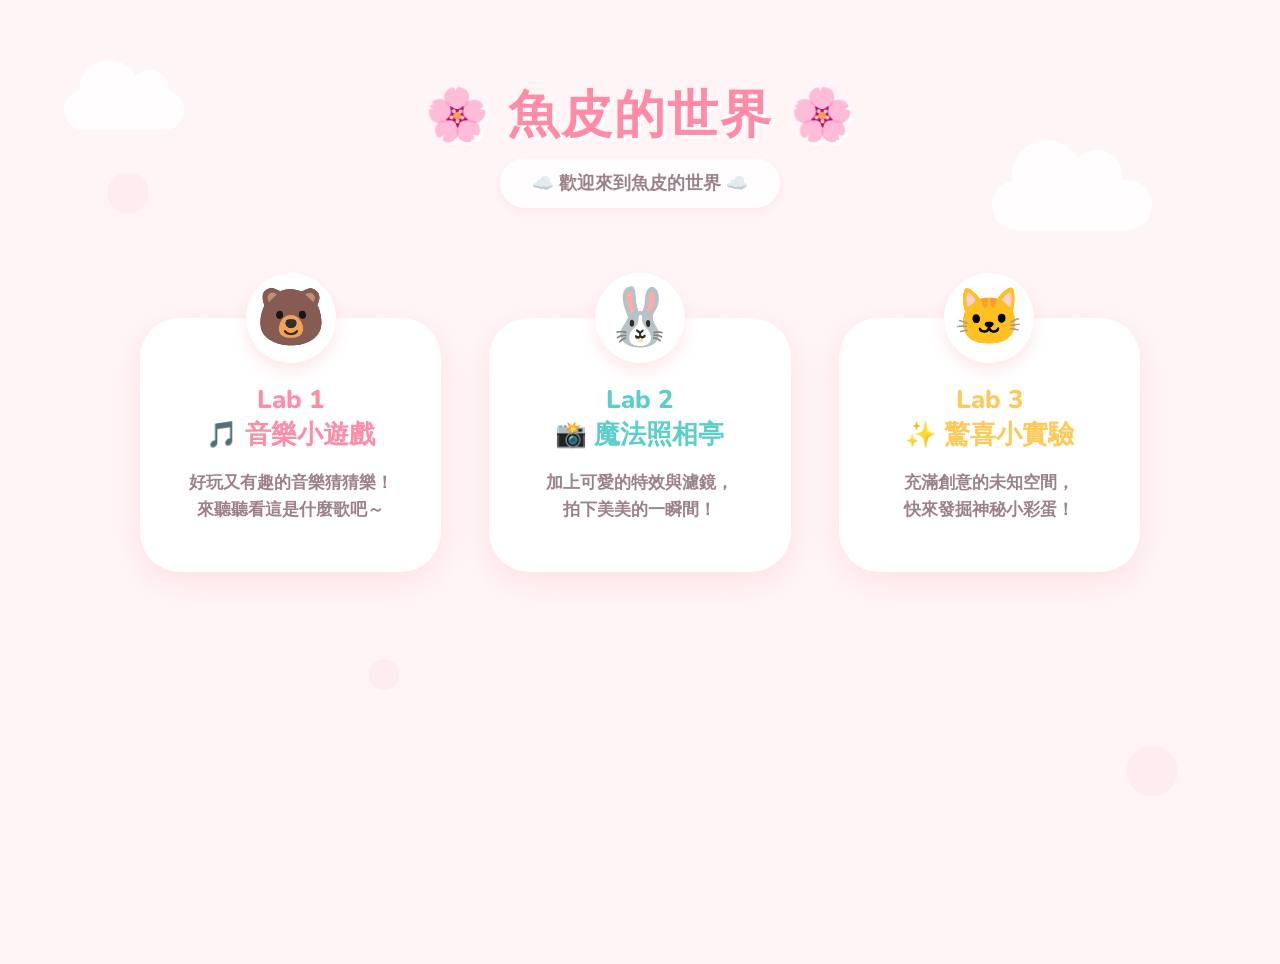
==== index.html @ dc85c3c4 "Initial commit" ====
<!DOCTYPE html>
<html lang="zh-TW">

<head>
    <meta charset="UTF-8">
    <meta name="viewport" content="width=device-width, initial-scale=1.0">
    <title>我的可愛作品集</title>
    <link rel="stylesheet" href="style.css">
    <link rel="stylesheet" href="effects.css">
</head>

<body class="home">
    <div class="decor-cloud c1"></div>
    <div class="decor-cloud c2"></div>

    <h1 class="main-title">🌸 魚皮的世界 🌸</h1>
    <div class="subtitle">☁️ 歡迎來到魚皮的世界 ☁️</div>

    <div class="grid">
        <a href="./lab1/index.html" class="card card-1">
            <div class="card-icon">🐻</div>
            <h2>Lab 1<br>🎵 音樂小遊戲</h2>
            <p>好玩又有趣的音樂猜猜樂！<br>來聽聽看這是什麼歌吧～</p>
        </a>
        <a href="./lab2/index.html" class="card card-2">
            <div class="card-icon">🐰</div>
            <h2>Lab 2<br>📸 魔法照相亭</h2>
            <p>加上可愛的特效與濾鏡，<br>拍下美美的一瞬間！</p>
        </a>
        <a href="./lab3/index.html" class="card card-3">
            <div class="card-icon">🐱</div>
            <h2>Lab 3<br>✨ 驚喜小實驗</h2>
            <p>充滿創意的未知空間，<br>快來發掘神秘小彩蛋！</p>
        </a>
    </div>
    <script src="effects.js"></script>
</body>

</html>
---- style.css ----
@import url('https://fonts.googleapis.com/css2?family=Nunito:wght@600;700;800;900&display=swap');

:root {
    --bg-color: #FFF5F7; /* 淺粉色背景 Baby pink */
    --text-color: #7A636D; /* 柔和深藕色 Soft dark mauve */
    --card-bg: #FFFFFF;
    
    --color-1: #FFD2D7; /* 軟軟西瓜粉 Pink */
    --color-2: #D4F0F0; /* 軟軟薄荷藍 Mint */
    --color-3: #FFF0D1; /* 軟軟奶油黃 Cream */
}

body {
    font-family: 'Nunito', '微軟正黑體', sans-serif;
    color: var(--text-color);
    margin: 0;
    display: flex;
    flex-direction: column;
    align-items: center;
    overflow-x: hidden;
}

/* Home */
body.home {
    background-color: var(--bg-color);
    padding: 2rem;
    min-height: 100vh;
    /* 點綴背景的夢幻光點 */
    background-image: 
        radial-gradient(circle at 10% 20%, rgba(255, 230, 235, 0.6) 20px, transparent 21px),
        radial-gradient(circle at 80% 40%, rgba(255, 230, 235, 0.6) 30px, transparent 31px),
        radial-gradient(circle at 30% 70%, rgba(255, 230, 235, 0.6) 15px, transparent 16px),
        radial-gradient(circle at 90% 80%, rgba(255, 230, 235, 0.6) 25px, transparent 26px);
}

/* Labs */
body.lab {
    background-color: var(--bg-color);
    justify-content: center;
    height: 100vh;
    text-align: center;
    padding: 2rem;
    box-sizing: border-box;
}

body.stage-1 { background-color: var(--color-1); }
body.stage-2 { background-color: var(--color-2); }
body.stage-3 { background-color: var(--color-3); }

/* Decorative Clouds entirely in CSS */
.decor-cloud {
    position: absolute;
    background: #FFF;
    border-radius: 50px;
    opacity: 0.8;
    z-index: -1;
    animation: drift 30s linear infinite alternate;
}
.decor-cloud::before, .decor-cloud::after {
    content: '';
    position: absolute;
    background: #FFF;
    border-radius: 50%;
}
.c1 { width: 120px; height: 40px; top: 10%; left: 5%; }
.c1::before { width: 60px; height: 60px; top: -30px; left: 15px; }
.c1::after { width: 40px; height: 40px; top: -20px; left: 65px; }

.c2 { width: 160px; height: 50px; top: 20%; right: 10%; animation-delay: -10s; }
.c2::before { width: 70px; height: 70px; top: -40px; left: 20px; }
.c2::after { width: 50px; height: 50px; top: -30px; left: 80px; }

@keyframes drift {
    0% { transform: translateX(0); }
    100% { transform: translateX(50px); }
}

/* Dialog window (Lab 頁面彈出對話框) */
.window {
    background: #FFFFFF;
    border-radius: 40px;
    padding: 4rem 3rem;
    box-shadow: 0 15px 35px rgba(255, 179, 186, 0.4), 0 5px 15px rgba(0,0,0,0.05);
    animation: floatUp 0.8s cubic-bezier(0.34, 1.56, 0.64, 1) forwards;
    max-width: 500px;
    margin: 0 auto;
    position: relative;
    border: none;
}

.window::before {
    content: '✨';
    position: absolute;
    top: -20px;
    left: -20px;
    font-size: 3rem;
    animation: twinkle 2s infinite ease-in-out;
}
.window::after {
    content: '🌸';
    position: absolute;
    bottom: -20px;
    right: -20px;
    font-size: 2.5rem;
    animation: twinkle 2s infinite ease-in-out 1s;
}

@keyframes floatUp {
    from { transform: translateY(40px); opacity: 0; }
    to { transform: translateY(0); opacity: 1; }
}
@keyframes twinkle {
    0%, 100% { transform: scale(1) rotate(0deg); opacity: 0.8; }
    50% { transform: scale(1.2) rotate(10deg); opacity: 1; }
}

/* 標題與副標題 */
h1.main-title {
    font-size: 3.2rem;
    text-align: center;
    margin-bottom: 0.5rem;
    margin-top: 3rem;
    color: #FF8BA7;
    text-shadow: 3px 3px 0px #FFFFFF;
    letter-spacing: 2px;
    font-weight: 900;
    animation: gentleBob 3s ease-in-out infinite;
}

@keyframes gentleBob {
    0%, 100% { transform: translateY(0); }
    50% { transform: translateY(-8px); }
}

.subtitle {
    margin-bottom: 5rem; /* 給圓形 icon 懸浮空間 */
    color: #9D8189;
    font-size: 1.1rem;
    text-align: center;
    background: rgba(255, 255, 255, 0.8);
    padding: 0.8rem 2rem;
    border-radius: 30px;
    font-weight: 700;
    box-shadow: 0 4px 10px rgba(255, 179, 186, 0.2);
}

/* 網格與卡片 */
.grid {
    display: grid;
    grid-template-columns: repeat(auto-fit, minmax(280px, 1fr));
    gap: 3rem;
    width: 100%;
    max-width: 1000px;
}

.card {
    background: var(--card-bg);
    border-radius: 40px;
    padding: 3rem 2rem;
    text-decoration: none;
    color: var(--text-color);
    position: relative;
    transition: all 0.4s cubic-bezier(0.34, 1.56, 0.64, 1);
    box-shadow: 0 10px 30px rgba(255, 179, 186, 0.3);
    text-align: center;
    margin-top: 30px; /* 給卡片上方的 icon 留出空間 */
    border: none;
}

.card:hover {
    transform: translateY(-15px);
    box-shadow: 0 20px 40px rgba(255, 179, 186, 0.5);
}

.card-icon {
    font-size: 3.5rem;
    position: absolute;
    top: -45px;
    left: 50%;
    transform: translateX(-50%);
    background: #FFF;
    border-radius: 50%;
    width: 90px;
    height: 90px;
    display: flex;
    align-items: center;
    justify-content: center;
    box-shadow: 0 8px 15px rgba(255, 179, 186, 0.3);
    transition: all 0.3s cubic-bezier(0.34, 1.56, 0.64, 1);
}

.card:hover .card-icon {
    transform: translateX(-50%) scale(1.15) rotate(5deg);
}

.card h2 {
    font-size: 1.6rem;
    color: #FF8BA7;
    margin-top: 1rem;
    margin-bottom: 1rem;
    line-height: 1.4;
    font-weight: 800;
}

.card-2 h2 { color: #5BCECA; }
.card-3 h2 { color: #FECA57; }

.card p {
    font-size: 1.05rem;
    line-height: 1.6;
    color: #9D8189;
    font-weight: 600;
    margin-bottom: 0;
}

/* Lab 子頁面具體元素 */
.lab-title {
    font-size: 2.2rem;
    margin-top: 0;
    margin-bottom: 1rem;
    color: #FF8BA7;
    font-weight: 800;
}
.stage-2 .lab-title { color: #5BCECA; }
.stage-3 .lab-title { color: #FECA57; }

.lab-desc {
    font-size: 1.2rem;
    margin-bottom: 2.5rem;
    line-height: 1.8;
    color: #9D8189;
    font-weight: 600;
}

.btn { 
    display: inline-block; 
    color: #FFFFFF; 
    background: #FFB3BA;
    border-radius: 999px;
    padding: 1rem 2.5rem;
    text-decoration: none; 
    font-size: 1.1rem;
    font-weight: 800;
    box-shadow: 0 8px 20px rgba(255, 179, 186, 0.6);
    transition: all 0.3s cubic-bezier(0.34, 1.56, 0.64, 1);
    border: none;
}

.btn:hover { 
    transform: translateY(-5px) scale(1.05);
    box-shadow: 0 12px 25px rgba(255, 179, 186, 0.8);
}

/* 個別關卡的返回按鈕色系 */
.stage-2 .btn { background: #5BCECA; box-shadow: 0 8px 20px rgba(91, 206, 202, 0.4); }
.stage-2 .btn:hover { box-shadow: 0 12px 25px rgba(91, 206, 202, 0.6); }

.stage-3 .btn { background: #FECA57; box-shadow: 0 8px 20px rgba(254, 202, 87, 0.4); }
.stage-3 .btn:hover { box-shadow: 0 12px 25px rgba(254, 202, 87, 0.6); }
---- effects.css ----
/* --- 特效相關 CSS --- */
.sparkle, .burst {
    position: fixed;
    pointer-events: none;
    z-index: 9999;
}

.sparkle {
    font-size: 1.2rem;
    animation: sparkleAnim 1s cubic-bezier(0.25, 0.46, 0.45, 0.94) forwards;
}

@keyframes sparkleAnim {
    0% { transform: translate(0, 0) scale(0.5) rotate(0deg); opacity: 1; }
    50% { transform: translate(calc(var(--move-x) / 2), calc(var(--move-y) / 2)) scale(1.2) rotate(90deg); opacity: 1; }
    100% { transform: translate(var(--move-x), var(--move-y)) scale(0) rotate(180deg); opacity: 0; }
}

.burst {
    font-size: 1.5rem;
    animation: burstAnim 0.8s cubic-bezier(0.175, 0.885, 0.32, 1.275) forwards;
}

@keyframes burstAnim {
    0% { transform: translate(0, 0) scale(0.5) rotate(0deg); opacity: 1; }
    100% { transform: translate(var(--move-x), var(--move-y)) scale(1.5) rotate(180deg); opacity: 0; }
}

/* 背景泡泡 */
.bg-bubble {
    position: fixed;
    bottom: -150px;
    border-radius: 50%;
    z-index: -1;
    animation: riseUp 12s linear forwards;
    filter: drop-shadow(0 0 10px rgba(255,255,255,0.8));
    pointer-events: none;
}

@keyframes riseUp {
    0% { transform: translateY(0) scale(0.8) translateX(0); opacity: 0; }
    10% { opacity: 0.8; }
    50% { transform: translateY(-50vh) scale(1) translateX(30px); opacity: 0.8; }
    90% { opacity: 0.8; }
    100% { transform: translateY(-120vh) scale(1.2) translateX(-30px); opacity: 0; }
}
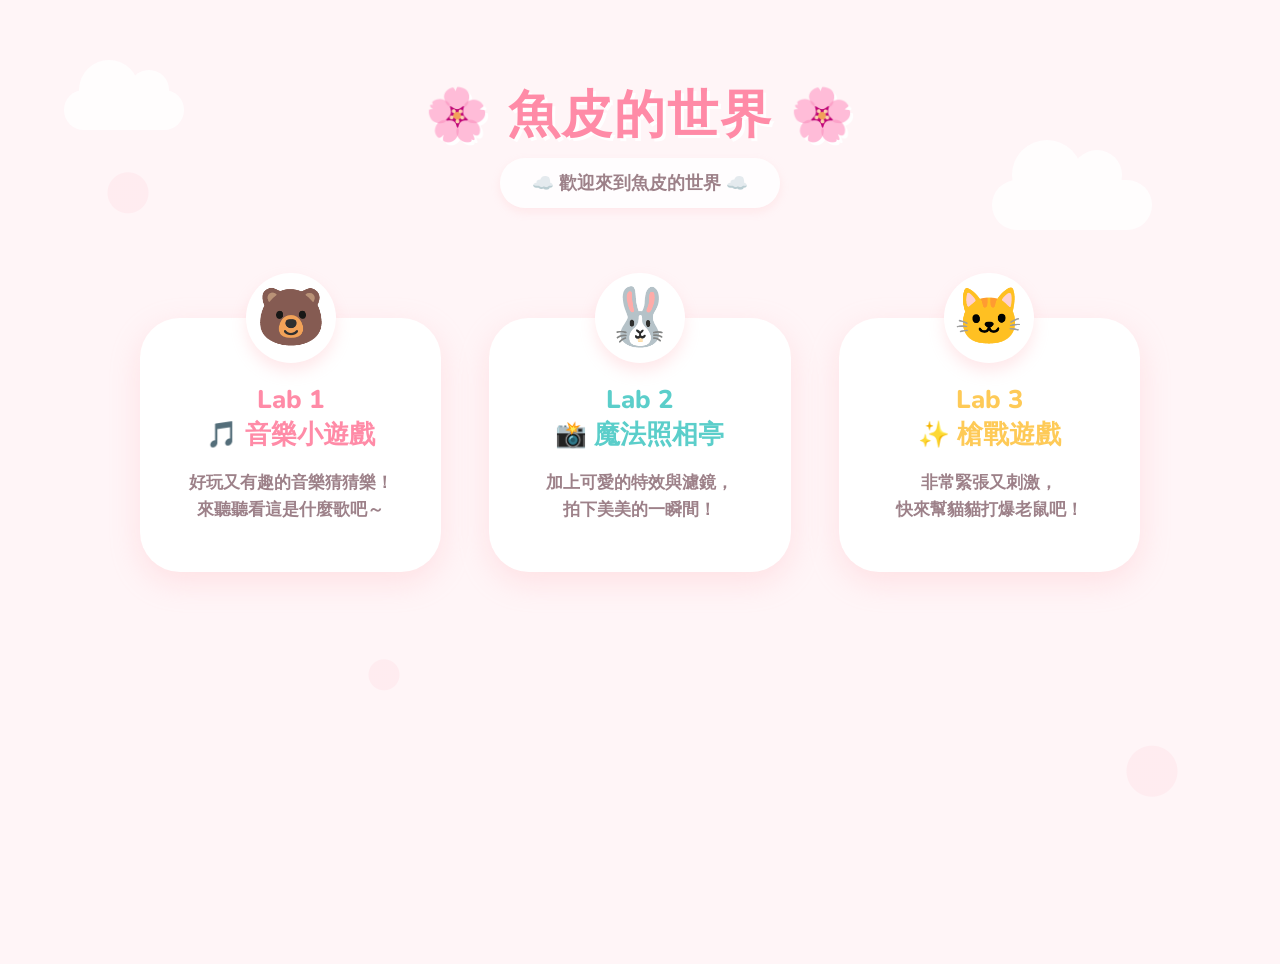
==== commit 442255b4: "做好了" ====
--- a/index.html
+++ b/index.html
@@ -29,8 +29,8 @@
         </a>
         <a href="./lab3/index.html" class="card card-3">
             <div class="card-icon">🐱</div>
-            <h2>Lab 3<br>✨ 驚喜小實驗</h2>
-            <p>充滿創意的未知空間，<br>快來發掘神秘小彩蛋！</p>
+            <h2>Lab 3<br>✨ 槍戰遊戲</h2>
+            <p>非常緊張又刺激，<br>快來幫貓貓打爆老鼠吧！</p>
         </a>
     </div>
     <script src="effects.js"></script>
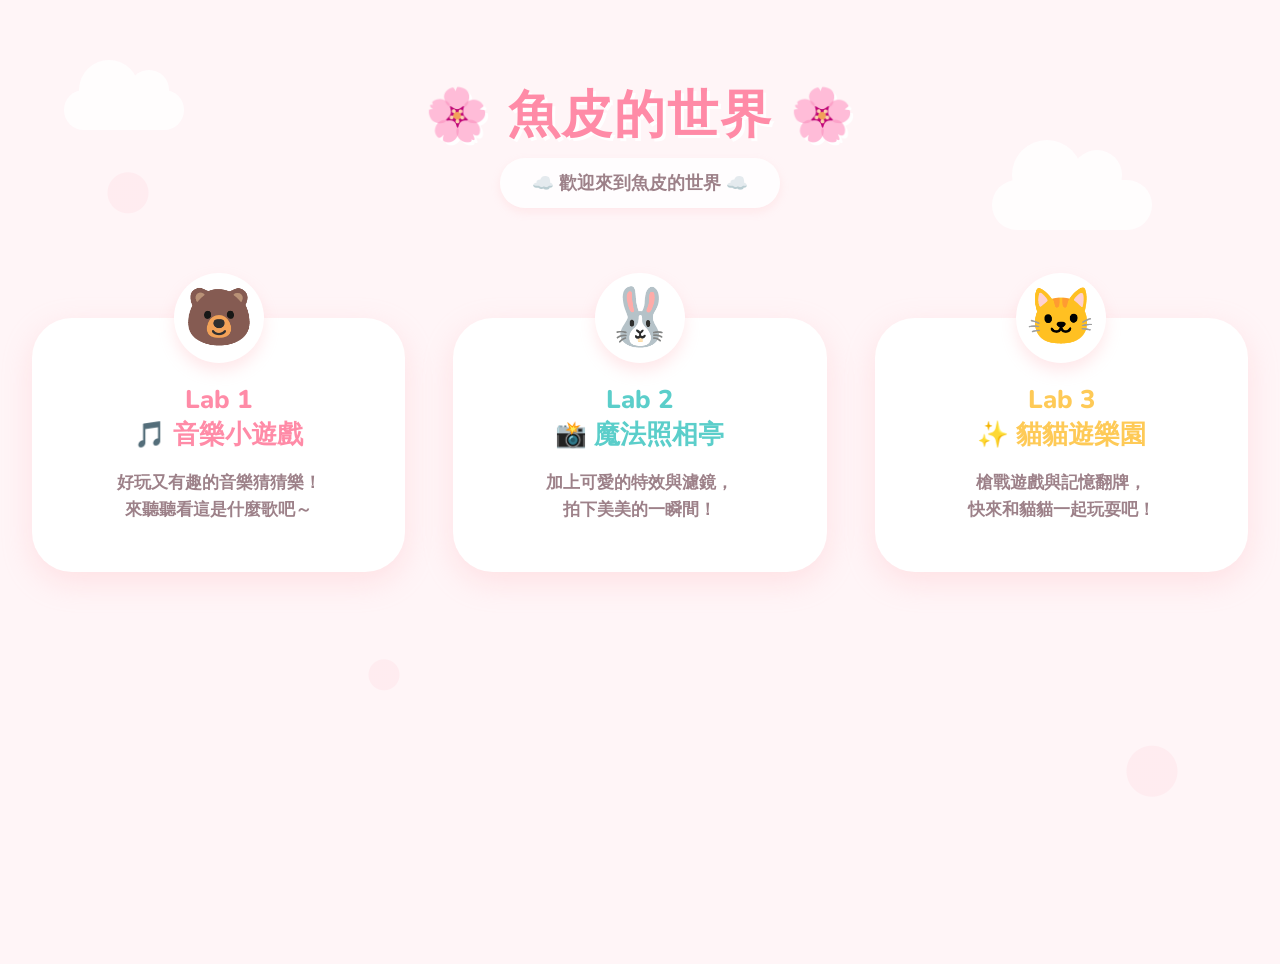
==== commit 5f06f9ad: "加了看板" ====
--- a/index.html
+++ b/index.html
@@ -29,8 +29,8 @@
         </a>
         <a href="./lab3/index.html" class="card card-3">
             <div class="card-icon">🐱</div>
-            <h2>Lab 3<br>✨ 槍戰遊戲</h2>
-            <p>非常緊張又刺激，<br>快來幫貓貓打爆老鼠吧！</p>
+            <h2>Lab 3<br>✨ 貓貓遊樂園</h2>
+            <p>槍戰遊戲與記憶翻牌，<br>快來和貓貓一起玩耍吧！</p>
         </a>
     </div>
     <script src="effects.js"></script>
--- a/style.css
+++ b/style.css
@@ -150,7 +150,7 @@
     grid-template-columns: repeat(auto-fit, minmax(280px, 1fr));
     gap: 3rem;
     width: 100%;
-    max-width: 1000px;
+    max-width: 1300px;
 }
 
 .card {
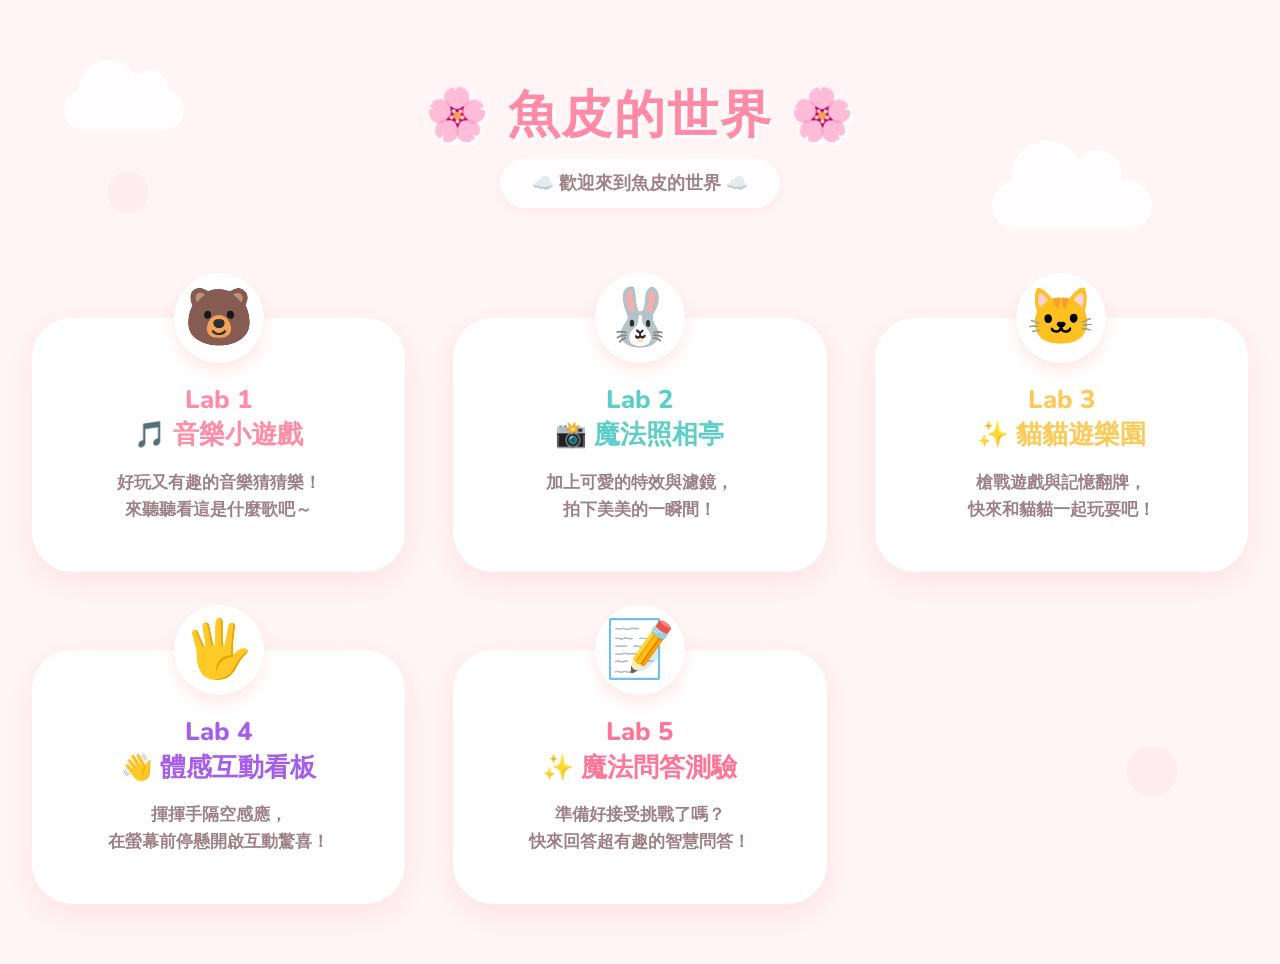
==== commit 24152906: "都做好" ====
--- a/index.html
+++ b/index.html
@@ -32,8 +32,18 @@
             <h2>Lab 3<br>✨ 貓貓遊樂園</h2>
             <p>槍戰遊戲與記憶翻牌，<br>快來和貓貓一起玩耍吧！</p>
         </a>
+        <a href="./lab4/index.html" class="card card-4">
+            <div class="card-icon">🖐️</div>
+            <h2>Lab 4<br>👋 體感互動看板</h2>
+            <p>揮揮手隔空感應，<br>在螢幕前停懸開啟互動驚喜！</p>
+        </a>
+        <a href="./lab5/index.html" class="card card-5">
+            <div class="card-icon">📝</div>
+            <h2>Lab 5<br>✨ 魔法問答測驗</h2>
+            <p>準備好接受挑戰了嗎？<br>快來回答超有趣的智慧問答！</p>
+        </a>
     </div>
-    <script src="effects.js"></script>
+    <script src="effects.js"> </script>
 </body>
 
 </html>
--- a/style.css
+++ b/style.css
@@ -204,6 +204,8 @@
 
 .card-2 h2 { color: #5BCECA; }
 .card-3 h2 { color: #FECA57; }
+.card-4 h2 { color: #A55EEA; } /* 軟軟紫羅蘭色 */
+.card-5 h2 { color: #FF7597; } /* 軟軟草莓粉紅 */
 
 .card p {
     font-size: 1.05rem;
@@ -257,3 +259,6 @@
 
 .stage-3 .btn { background: #FECA57; box-shadow: 0 8px 20px rgba(254, 202, 87, 0.4); }
 .stage-3 .btn:hover { box-shadow: 0 12px 25px rgba(254, 202, 87, 0.6); }
+
+.stage-5 .btn { background: #A55EEA; box-shadow: 0 8px 20px rgba(165, 94, 234, 0.4); }
+.stage-5 .btn:hover { box-shadow: 0 12px 25px rgba(165, 94, 234, 0.6); }
